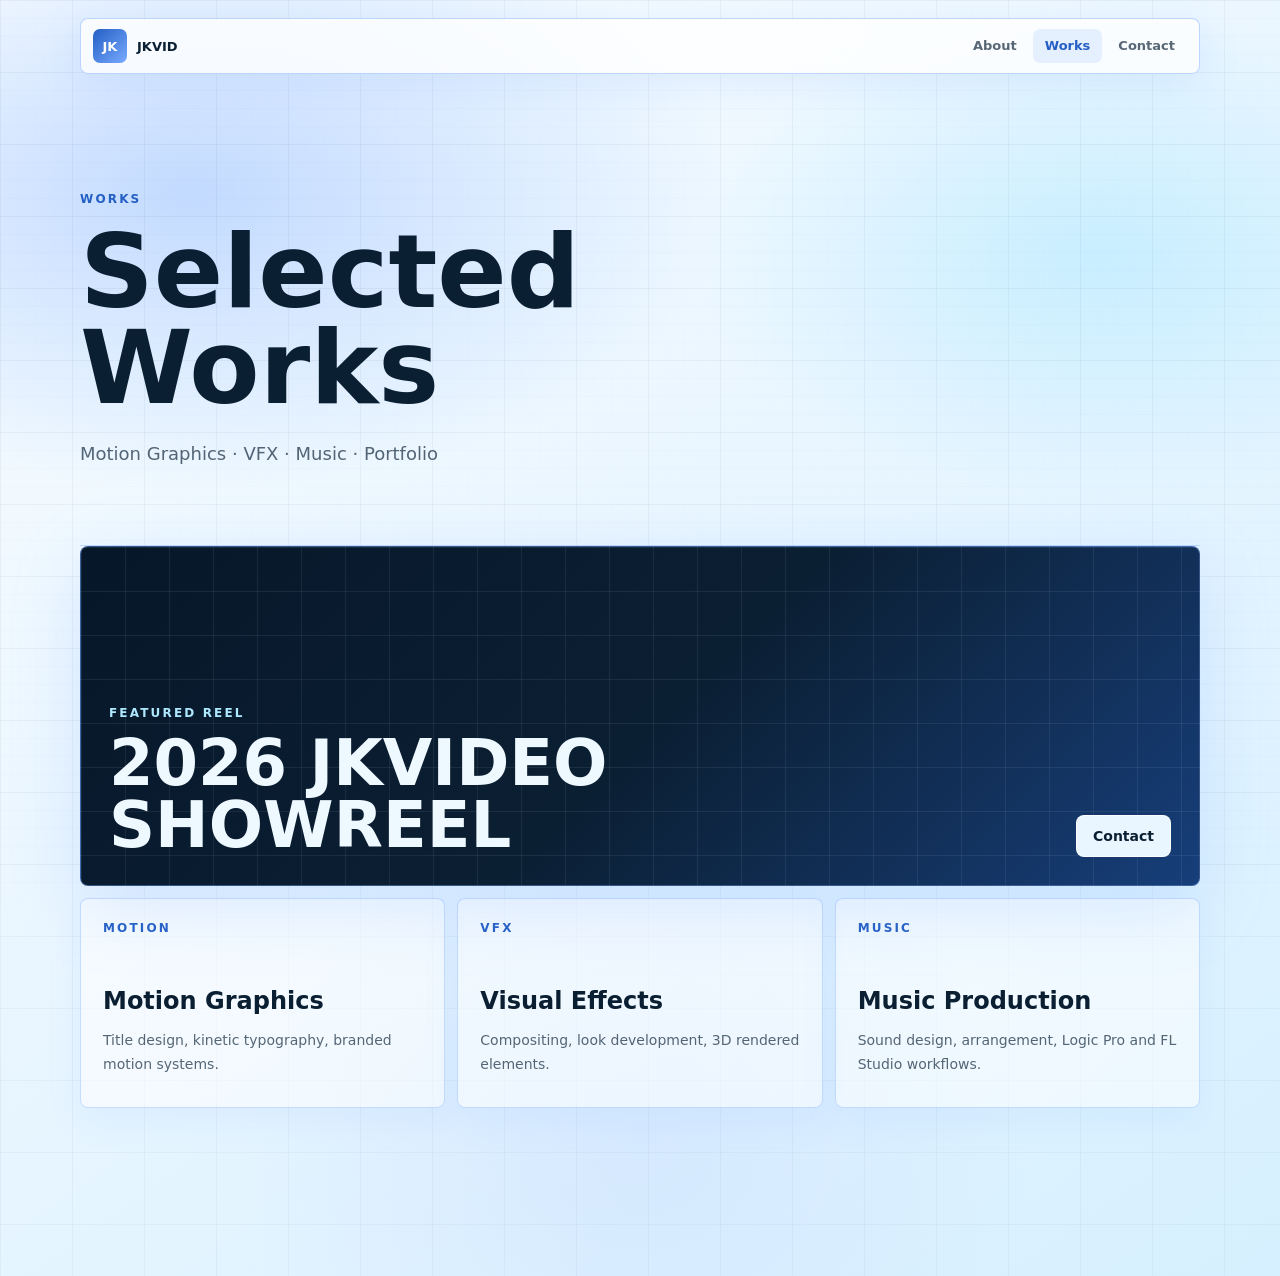
==== works/index.html @ 48a497d9 "Add files via upload" ====
<!DOCTYPE html>
<html lang="ko">
<head>
  <meta charset="UTF-8" />
  <meta name="viewport" content="width=device-width, initial-scale=1.0" />
  <meta name="theme-color" content="#111111" />
  <title>Works | JKVID</title>
  <link rel="stylesheet" href="../style.css?v=works-split" />
</head>
<body>
  <div class="site-texture" aria-hidden="true"></div>

  <header class="site-header">
    <a class="brand" href="../index.html#top" aria-label="JKVID home">
      <span class="brand-mark">JK</span>
      <span>JKVID</span>
    </a>

    <nav class="nav" aria-label="Main navigation">
      <a href="../index.html#about">About</a>
      <a href="index.html" aria-current="page">Works</a>
      <a href="../index.html#contact">Contact</a>
    </nav>
  </header>

  <main class="page subpage">
    <section class="works-hero">
      <p class="eyebrow">WORKS</p>
      <h1 class="works-title">Selected Works</h1>
      <p class="works-lead">Motion Graphics · VFX · Music · Portfolio</p>
    </section>

    <section class="section-block works-page-section">
      <article class="work-showcase work-showcase-large">
        <div>
          <p class="work-kicker">Featured Reel</p>
          <h2>2026 JKVIDEO SHOWREEL</h2>
        </div>
        <a class="work-link" href="../index.html#contact" aria-label="Contact JKVID about 2026 JKVIDEO SHOWREEL">Contact</a>
      </article>

      <div class="works-grid" aria-label="Work categories">
        <article class="work-card">
          <p class="work-kicker">Motion</p>
          <h3>Motion Graphics</h3>
          <p>Title design, kinetic typography, branded motion systems.</p>
        </article>

        <article class="work-card">
          <p class="work-kicker">VFX</p>
          <h3>Visual Effects</h3>
          <p>Compositing, look development, 3D rendered elements.</p>
        </article>

        <article class="work-card">
          <p class="work-kicker">Music</p>
          <h3>Music Production</h3>
          <p>Sound design, arrangement, Logic Pro and FL Studio workflows.</p>
        </article>
      </div>
    </section>
  </main>

  <script src="../script.js?v=works-split"></script>
</body>
</html>
---- style.css ----
:root {
  --ink: #0b1f33;
  --muted: rgba(11, 31, 51, 0.68);
  --paper: #eaf6ff;
  --surface: #ffffff;
  --line: rgba(140, 180, 255, 0.44);
  --line-strong: rgba(85, 145, 225, 0.58);
  --blue: #78aaff;
  --cyan: #aee8ff;
  --deep-blue: #245fc4;
  --glow: rgba(120, 170, 255, 0.38);
  --shadow: 0 20px 70px rgba(120, 170, 255, 0.22);
  --max: 1120px;
}

* {
  box-sizing: border-box;
  margin: 0;
  padding: 0;
}

html {
  scroll-behavior: smooth;
}

body {
  min-height: 100vh;
  overflow-x: hidden;
  color: var(--ink);
  background:
    linear-gradient(90deg, rgba(11, 31, 51, 0.04) 1px, transparent 1px),
    linear-gradient(180deg, rgba(11, 31, 51, 0.035) 1px, transparent 1px),
    radial-gradient(900px 500px at 15% 15%, rgba(120, 170, 255, 0.4), transparent 60%),
    radial-gradient(700px 420px at 86% 20%, rgba(174, 232, 255, 0.56), transparent 58%),
    radial-gradient(640px 560px at 50% 90%, rgba(200, 220, 255, 0.42), transparent 62%),
    linear-gradient(145deg, #f9fdff 0%, var(--paper) 44%, #d6f0ff 100%);
  background-size: 72px 72px, 72px 72px, 100% 100%, 100% 100%, 100% 100%, 100% 100%;
  font-family: "Pretendard", "Apple SD Gothic Neo", system-ui, sans-serif;
}

body::selection {
  color: #fff;
  background: var(--deep-blue);
}

a {
  color: inherit;
}

.site-texture {
  position: fixed;
  inset: 0;
  z-index: 0;
  pointer-events: none;
  opacity: 0.42;
  background-image:
    linear-gradient(rgba(11, 31, 51, 0.03) 1px, transparent 1px),
    linear-gradient(90deg, rgba(120, 170, 255, 0.032) 1px, transparent 1px);
  background-size: 18px 18px;
  mix-blend-mode: multiply;
}

.site-header {
  position: sticky;
  top: 0;
  z-index: 10;
  display: flex;
  align-items: center;
  justify-content: space-between;
  width: min(var(--max), calc(100% - 40px));
  margin: 18px auto 0;
  padding: 10px 12px;
  border: 1px solid rgba(140, 180, 255, 0.55);
  border-radius: 8px;
  background: rgba(255, 255, 255, 0.78);
  backdrop-filter: blur(18px);
  box-shadow: 0 10px 40px rgba(120, 170, 255, 0.16);
}

.brand {
  display: inline-flex;
  align-items: center;
  gap: 10px;
  text-decoration: none;
  font-size: 13px;
  font-weight: 800;
  letter-spacing: 0;
}

.brand-mark {
  display: grid;
  place-items: center;
  width: 34px;
  height: 34px;
  border-radius: 7px;
  color: #fff;
  background: linear-gradient(135deg, var(--deep-blue), var(--blue));
}

.nav {
  display: flex;
  align-items: center;
  gap: 4px;
}

.nav a {
  min-height: 34px;
  padding: 9px 12px;
  border-radius: 7px;
  color: var(--muted);
  font-size: 13px;
  font-weight: 700;
  text-decoration: none;
  transition: color 160ms ease, background 160ms ease;
}

.nav a:hover {
  color: var(--ink);
  background: rgba(120, 170, 255, 0.14);
}

.nav a[aria-current="page"] {
  color: var(--deep-blue);
  background: rgba(120, 170, 255, 0.16);
}

.page {
  position: relative;
  z-index: 1;
}

.hero {
  display: grid;
  grid-template-columns: minmax(0, 1.05fr) minmax(340px, 0.95fr);
  align-items: center;
  gap: clamp(32px, 5vw, 72px);
  width: min(var(--max), calc(100% - 40px));
  min-height: calc(100svh - 72px);
  margin: 0 auto;
  padding: 72px 0 90px;
}

.hero-copy {
  max-width: 690px;
}

.eyebrow,
.section-label,
.work-kicker {
  color: var(--deep-blue);
  font-size: 12px;
  font-weight: 800;
  letter-spacing: 0.18em;
  text-transform: uppercase;
}

.eyebrow {
  margin-bottom: 18px;
}

.title {
  min-height: 190px;
  margin-bottom: 18px;
  color: var(--ink);
  font-size: clamp(48px, 6.8vw, 88px);
  font-weight: 850;
  letter-spacing: 0;
  line-height: 0.96;
  text-wrap: balance;
}

.cursor {
  display: inline-block;
  margin-left: 6px;
  color: var(--blue);
  animation: blink 900ms steps(2) infinite;
}

@keyframes blink {
  50% {
    opacity: 0;
  }
}

.sub {
  max-width: 520px;
  margin-bottom: 28px;
  color: var(--muted);
  font-size: 18px;
  line-height: 1.7;
}

.actions {
  display: flex;
  flex-wrap: wrap;
  gap: 10px;
}

.btn,
.work-link {
  display: inline-flex;
  align-items: center;
  justify-content: center;
  min-height: 42px;
  padding: 0 16px;
  border: 1px solid var(--line-strong);
  border-radius: 8px;
  color: var(--ink);
  background: rgba(255, 255, 255, 0.52);
  font-size: 14px;
  font-weight: 800;
  text-decoration: none;
  transition: transform 160ms ease, border-color 160ms ease, background 160ms ease;
}

.btn:hover,
.work-link:hover {
  transform: translateY(-2px);
  border-color: var(--deep-blue);
  background: #fff;
}

.btn.primary {
  color: #fff;
  border-color: var(--deep-blue);
  background: linear-gradient(135deg, var(--deep-blue), var(--blue));
  box-shadow: 0 12px 32px rgba(120, 170, 255, 0.36);
}

.meta {
  display: flex;
  align-items: center;
  gap: 10px;
  width: fit-content;
  margin-top: 30px;
  padding: 9px 12px;
  border: 1px solid rgba(140, 180, 255, 0.44);
  border-radius: 8px;
  color: var(--muted);
  background: rgba(255, 255, 255, 0.48);
  font-size: 12px;
  font-variant-numeric: tabular-nums;
}

.dot {
  width: 7px;
  height: 7px;
  border-radius: 50%;
  background: var(--deep-blue);
  box-shadow: 0 0 0 5px rgba(120, 170, 255, 0.18);
}

.hero-visual {
  overflow: hidden;
  border: 1px solid rgba(120, 170, 255, 0.36);
  border-radius: 8px;
  background: #07172a;
  box-shadow: var(--shadow);
}

.visual-topbar {
  display: flex;
  gap: 7px;
  padding: 14px;
  border-bottom: 1px solid rgba(255, 255, 255, 0.11);
}

.visual-topbar span {
  width: 9px;
  height: 9px;
  border-radius: 50%;
  background: #eaf6ff;
}

.visual-topbar span:nth-child(2) {
  background: var(--cyan);
}

.visual-topbar span:nth-child(3) {
  background: var(--blue);
}

.visual-stage {
  position: relative;
  min-height: 390px;
  padding: 26px;
  color: #eef8ff;
  background:
    linear-gradient(90deg, rgba(214, 240, 255, 0.1) 1px, transparent 1px),
    linear-gradient(180deg, rgba(214, 240, 255, 0.1) 1px, transparent 1px),
    linear-gradient(135deg, rgba(120, 170, 255, 0.34), transparent 45%),
    linear-gradient(320deg, rgba(174, 232, 255, 0.22), transparent 45%),
    #07172a;
  background-size: 42px 42px, 42px 42px, 100% 100%, 100% 100%, 100% 100%;
}

.model-logo {
  position: absolute;
  inset: 26px;
  z-index: 1;
  display: grid;
  place-items: center;
  overflow: hidden;
  isolation: isolate;
  perspective: 900px;
  background:
    radial-gradient(circle at 46% 34%, rgba(174, 232, 255, 0.08), transparent 12%),
    radial-gradient(circle at 50% 56%, rgba(34, 72, 126, 0.1), transparent 34%),
    linear-gradient(135deg, rgba(4, 14, 28, 0.9), rgba(1, 7, 17, 0.98)),
    #020812;
}

.model-logo::before,
.model-logo::after {
  content: "";
  position: absolute;
  inset: 13%;
  border: 1px solid rgba(174, 232, 255, 0.14);
  border-radius: 50%;
  opacity: 0.9;
  transform: rotateX(66deg) rotateZ(0deg);
  animation: orbitSpin 12s linear infinite;
}

.model-logo::after {
  inset: 21%;
  border-color: rgba(120, 170, 255, 0.2);
  animation-duration: 8s;
  animation-direction: reverse;
}

.model-glow {
  position: absolute;
  width: 38%;
  aspect-ratio: 1;
  border-radius: 50%;
  background: #dff7ff;
  filter: blur(48px);
  opacity: 0.08;
  animation: logoPulse 3.6s ease-in-out infinite;
}

.model-logo-viewer {
  position: relative;
  z-index: 2;
  width: min(44%, 230px);
  height: min(68%, 290px);
  min-width: 168px;
  min-height: 198px;
  --poster-color: transparent;
  filter:
    saturate(0.72)
    brightness(0.9)
    contrast(1.08)
    drop-shadow(0 18px 28px rgba(0, 3, 12, 0.42))
    drop-shadow(0 0 18px rgba(188, 226, 255, 0.22));
  animation: modelFloat 5s ease-in-out infinite;
}

.model-spotlight {
  position: absolute;
  z-index: 3;
  width: 28%;
  aspect-ratio: 1;
  left: 47%;
  top: 19%;
  border-radius: 50%;
  background:
    radial-gradient(circle, rgba(255, 255, 255, 0.54) 0 8%, rgba(185, 229, 255, 0.2) 24%, transparent 60%);
  filter: blur(9px);
  mix-blend-mode: screen;
  opacity: 0.48;
  pointer-events: none;
  animation: spotlightDrift 6.8s ease-in-out infinite;
}

.logo-shine {
  position: absolute;
  z-index: 4;
  width: 22%;
  height: 120%;
  background: linear-gradient(90deg, transparent, rgba(255, 255, 255, 0.72), rgba(197, 238, 255, 0.46), transparent);
  filter: blur(14px);
  opacity: 0.1;
  transform: translateX(-170%) rotate(18deg);
  animation: shineSweep 5.4s ease-in-out infinite;
  pointer-events: none;
}

.visual-stage::before {
  content: "";
  position: absolute;
  inset: 26px;
  border: 1px solid rgba(214, 240, 255, 0.24);
  pointer-events: none;
  z-index: 2;
}

@keyframes modelFloat {
  0%,
  100% {
    translate: 0 -4px;
  }

  50% {
    translate: 0 8px;
  }
}

@keyframes spotlightDrift {
  0%,
  100% {
    transform: translate(-10%, -4%) scale(0.9);
  }

  50% {
    transform: translate(8%, 10%) scale(1.08);
  }
}

@keyframes logoPulse {
  0%,
  100% {
    transform: scale(0.88);
    opacity: 0.48;
  }

  50% {
    transform: scale(1.08);
    opacity: 0.68;
  }
}

@keyframes orbitSpin {
  to {
    transform: rotateX(66deg) rotateZ(360deg);
  }
}

@keyframes shineSweep {
  0%,
  38% {
    transform: translateX(-170%) rotate(18deg);
  }

  72%,
  100% {
    transform: translateX(170%) rotate(18deg);
  }
}

.scanline {
  position: absolute;
  inset: 0;
  z-index: 3;
  background: linear-gradient(180deg, transparent, rgba(255, 255, 255, 0.13), transparent);
  transform: translateY(-100%);
  animation: scan 5s ease-in-out infinite;
  pointer-events: none;
}

@keyframes scan {
  0%,
  34% {
    transform: translateY(-100%);
  }

  70%,
  100% {
    transform: translateY(100%);
  }
}

.frame-number {
  position: relative;
  z-index: 4;
  width: fit-content;
  padding: 7px 9px;
  border-radius: 6px;
  color: rgba(234, 246, 255, 0.82);
  background: rgba(255, 255, 255, 0.08);
  font-size: 12px;
  font-weight: 800;
  font-variant-numeric: tabular-nums;
}

.timeline {
  display: grid;
  gap: 10px;
  padding: 24px 28px 28px;
  background:
    radial-gradient(circle at 22% 0%, rgba(98, 151, 245, 0.2), transparent 34%),
    linear-gradient(135deg, #061326, #071a31 55%, #041023);
}

.timeline p {
  margin: 0;
}

.mockup-title {
  color: rgba(234, 246, 255, 0.96);
  font-size: clamp(24px, 3vw, 38px);
  font-weight: 900;
  letter-spacing: 0;
}

.mockup-title span {
  color: var(--blue);
}

.mockup-line {
  color: rgba(214, 240, 255, 0.86);
  font-size: clamp(14px, 1.5vw, 18px);
  font-weight: 700;
}

.mockup-caption {
  color: rgba(174, 205, 226, 0.76);
  font-size: clamp(13px, 1.3vw, 16px);
  line-height: 1.55;
}

.section-block {
  width: min(var(--max), calc(100% - 40px));
  margin: 0 auto;
  padding: 88px 0;
  border-top: 1px solid var(--line);
}

.subpage {
  padding-bottom: 80px;
}

.works-hero {
  width: min(var(--max), calc(100% - 40px));
  margin: 0 auto;
  padding: 118px 0 76px;
}

.works-title {
  max-width: 860px;
  margin-top: 16px;
  color: var(--ink);
  font-size: clamp(56px, 8vw, 118px);
  font-weight: 880;
  line-height: 0.94;
  letter-spacing: 0;
}

.works-lead {
  max-width: 640px;
  margin-top: 22px;
  color: var(--muted);
  font-size: 18px;
  line-height: 1.7;
}

.works-page-section {
  padding-top: 0;
}

.section-heading {
  display: grid;
  grid-template-columns: 0.85fr 1.5fr;
  gap: 24px;
  align-items: start;
  margin-bottom: 34px;
}

.section-heading h2 {
  max-width: 640px;
  font-size: clamp(34px, 4.6vw, 64px);
  font-weight: 850;
  line-height: 1.02;
  letter-spacing: 0;
}

.section-text {
  grid-column: 2;
  max-width: 660px;
  margin-top: 14px;
  color: var(--muted);
  font-size: 16px;
  line-height: 1.8;
}

.about-list,
.contact-list {
  display: grid;
  gap: 10px;
}

.about-item,
.contact-item {
  display: grid;
  grid-template-columns: minmax(170px, 0.45fr) minmax(0, 1fr);
  gap: 24px;
  padding: 20px;
  border: 1px solid var(--line);
  border-radius: 8px;
  background: rgba(255, 255, 255, 0.5);
  transition: transform 160ms ease, border-color 160ms ease, background 160ms ease, box-shadow 160ms ease;
}

.about-item:hover,
.contact-item:hover {
  transform: translateY(-2px);
  border-color: rgba(120, 170, 255, 0.72);
  background: rgba(255, 255, 255, 0.86);
  box-shadow: 0 12px 34px rgba(120, 170, 255, 0.14);
}

.about-name,
.contact-name {
  color: var(--ink);
  font-size: 13px;
  font-weight: 850;
  letter-spacing: 0.04em;
  text-transform: uppercase;
}

.about-value,
.contact-value {
  color: rgba(11, 31, 51, 0.78);
  font-size: 15px;
  line-height: 1.85;
}

.contact-item {
  align-items: center;
  color: inherit;
  text-decoration: none;
}

.contact-value {
  display: flex;
  justify-content: space-between;
  gap: 18px;
  align-items: center;
  font-weight: 700;
}

.contact-value::after {
  content: "Open";
  flex: 0 0 auto;
  padding: 6px 9px;
  border-radius: 7px;
  color: #fff;
  background: linear-gradient(135deg, var(--deep-blue), var(--blue));
  font-size: 11px;
  font-weight: 900;
  text-transform: uppercase;
}

.work-showcase {
  display: grid;
  grid-template-columns: minmax(0, 1fr) auto;
  gap: 24px;
  align-items: end;
  min-height: 260px;
  padding: 28px;
  overflow: hidden;
  border: 1px solid rgba(120, 170, 255, 0.42);
  border-radius: 8px;
  color: #eef8ff;
  background:
    linear-gradient(90deg, rgba(214, 240, 255, 0.08) 1px, transparent 1px),
    linear-gradient(180deg, rgba(214, 240, 255, 0.08) 1px, transparent 1px),
    linear-gradient(135deg, #07172a 0%, #0b1f33 52%, #245fc4 150%);
  background-size: 44px 44px, 44px 44px, 100% 100%;
  box-shadow: var(--shadow);
}

.work-showcase-large {
  min-height: 340px;
}

.work-showcase h2,
.work-showcase h3 {
  max-width: 820px;
  margin-top: 12px;
  font-size: clamp(34px, 5vw, 76px);
  line-height: 0.98;
  letter-spacing: 0;
}

.work-showcase .work-kicker {
  color: var(--cyan);
}

.work-link {
  color: var(--ink);
  border-color: rgba(255, 255, 255, 0.88);
  background: #eaf6ff;
}

.works-grid {
  display: grid;
  grid-template-columns: repeat(3, minmax(0, 1fr));
  gap: 12px;
  margin-top: 12px;
}

.work-card {
  min-height: 210px;
  padding: 22px;
  border: 1px solid var(--line);
  border-radius: 8px;
  background: rgba(255, 255, 255, 0.54);
  box-shadow: 0 12px 34px rgba(120, 170, 255, 0.1);
}

.work-card h3 {
  margin-top: 54px;
  color: var(--ink);
  font-size: 24px;
  line-height: 1.08;
  letter-spacing: 0;
}

.work-card p:last-child {
  margin-top: 14px;
  color: var(--muted);
  font-size: 14px;
  line-height: 1.7;
}

.reveal,
.about-item,
.contact-item,
.work-showcase {
  opacity: 1;
  transform: none;
  transition: opacity 600ms ease, transform 600ms ease, border-color 160ms ease, background 160ms ease, box-shadow 160ms ease;
}

.show {
  opacity: 1;
  transform: translateY(0);
}

@media (prefers-reduced-motion: reduce) {
  html {
    scroll-behavior: auto;
  }

  *,
  *::before,
  *::after {
    animation-duration: 1ms !important;
    animation-iteration-count: 1 !important;
    transition-duration: 1ms !important;
  }
}

@media (max-width: 860px) {
  .site-header {
    width: min(var(--max), calc(100% - 28px));
  }

  .hero {
    grid-template-columns: 1fr;
    width: min(var(--max), calc(100% - 28px));
    padding-top: 56px;
  }

  .title {
    min-height: 118px;
  }

  .section-block {
    width: min(var(--max), calc(100% - 28px));
    padding: 68px 0;
  }

  .works-page-section {
    padding-top: 0;
  }

  .works-hero {
    width: min(var(--max), calc(100% - 28px));
    padding: 84px 0 56px;
  }

  .section-heading {
    grid-template-columns: 1fr;
    gap: 12px;
  }

  .section-text {
    grid-column: auto;
  }

  .hero-visual {
    max-width: 560px;
  }

  .works-grid {
    grid-template-columns: 1fr;
  }
}

@media (max-width: 640px) {
  .site-header {
    align-items: flex-start;
    gap: 12px;
    flex-direction: column;
  }

  .nav {
    width: 100%;
  }

  .nav a {
    flex: 1;
    text-align: center;
  }

  .title {
    min-height: 102px;
    font-size: clamp(42px, 15vw, 70px);
  }

  .sub {
    font-size: 16px;
  }

  .actions {
    display: grid;
    grid-template-columns: 1fr;
  }

  .btn {
    width: 100%;
  }

  .visual-stage {
    min-height: 330px;
    padding: 18px;
  }

  .model-logo {
    inset: 18px;
  }

  .visual-stage::before {
    inset: 18px;
  }

  .about-item,
  .contact-item,
  .work-showcase {
    grid-template-columns: 1fr;
    gap: 12px;
    padding: 18px;
  }

  .work-showcase-large {
    min-height: 280px;
  }

  .contact-value {
    align-items: flex-start;
    flex-direction: column;
  }
}
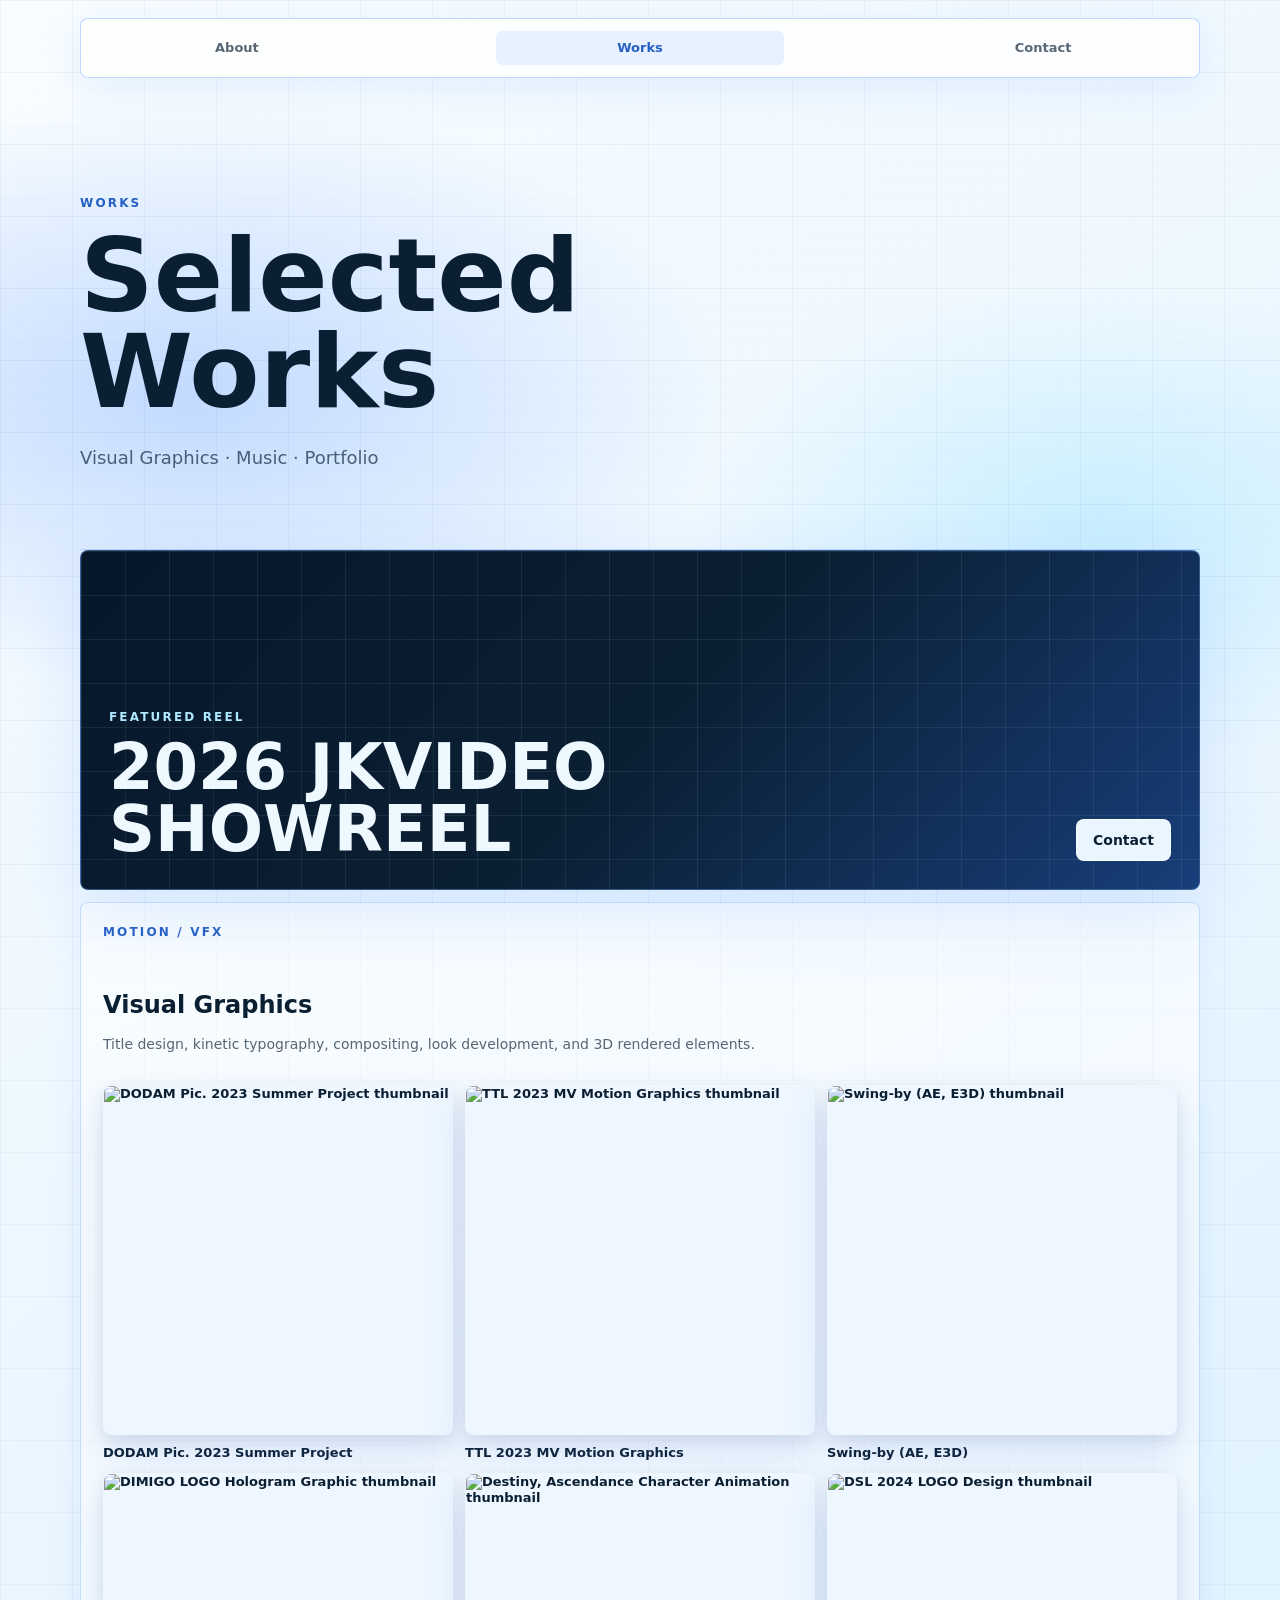
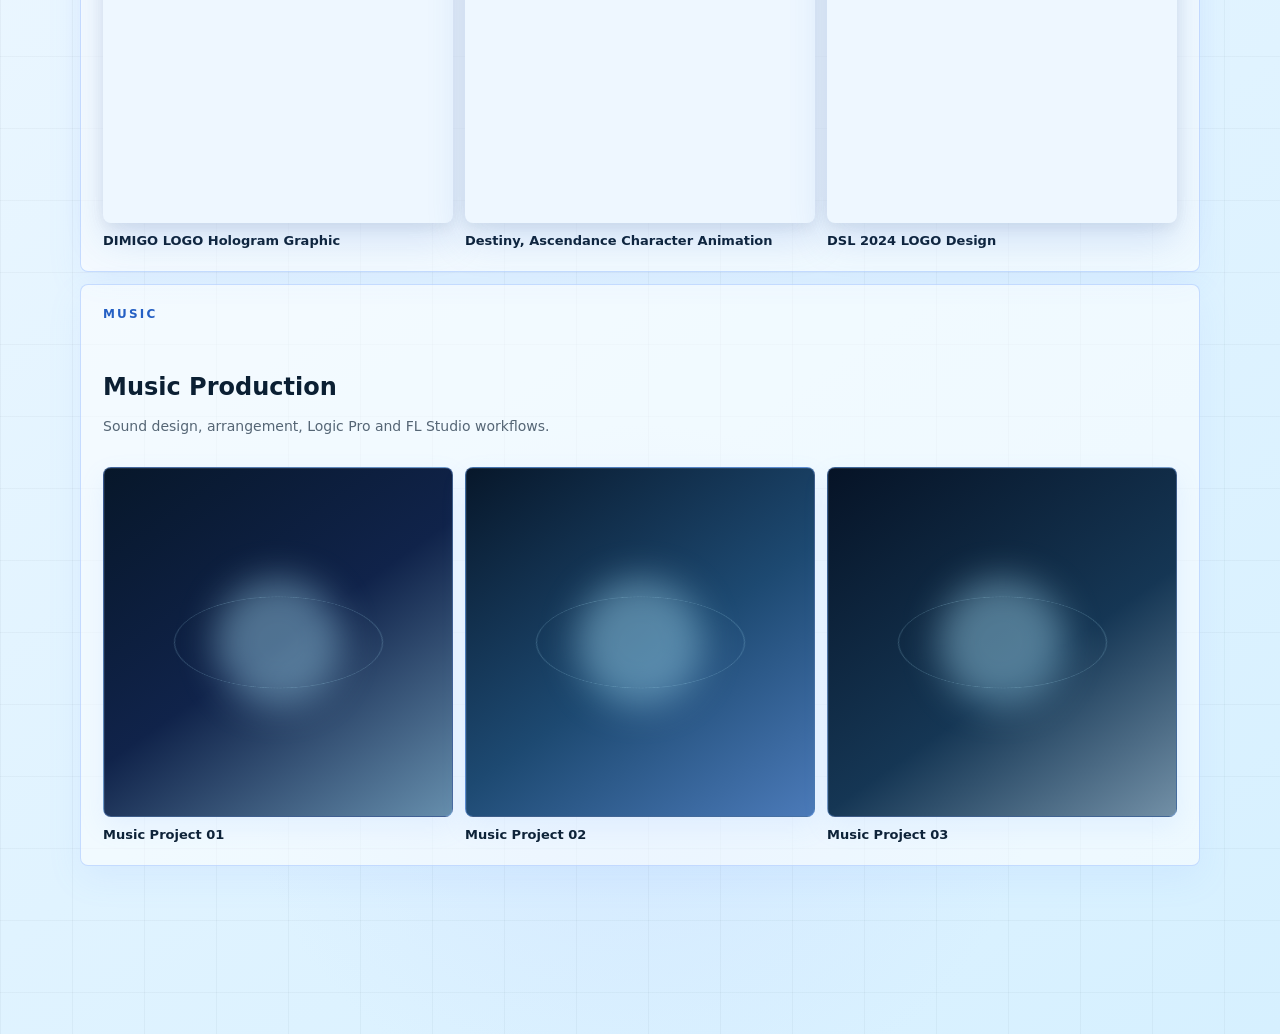
==== commit 0249ed43: "Add files via upload" ====
--- a/works/index.html
+++ b/works/index.html
@@ -5,17 +5,12 @@
   <meta name="viewport" content="width=device-width, initial-scale=1.0" />
   <meta name="theme-color" content="#111111" />
   <title>Works | JKVID</title>
-  <link rel="stylesheet" href="../style.css?v=works-split" />
+  <link rel="stylesheet" href="../style.css?v=dsl-thumb-fixed" />
 </head>
 <body>
   <div class="site-texture" aria-hidden="true"></div>
 
   <header class="site-header">
-    <a class="brand" href="../index.html#top" aria-label="JKVID home">
-      <span class="brand-mark">JK</span>
-      <span>JKVID</span>
-    </a>
-
     <nav class="nav" aria-label="Main navigation">
       <a href="../index.html#about">About</a>
       <a href="index.html" aria-current="page">Works</a>
@@ -27,7 +22,7 @@
     <section class="works-hero">
       <p class="eyebrow">WORKS</p>
       <h1 class="works-title">Selected Works</h1>
-      <p class="works-lead">Motion Graphics · VFX · Music · Portfolio</p>
+      <p class="works-lead">Visual Graphics · Music · Portfolio</p>
     </section>
 
     <section class="section-block works-page-section">
@@ -41,26 +36,72 @@
 
       <div class="works-grid" aria-label="Work categories">
         <article class="work-card">
-          <p class="work-kicker">Motion</p>
-          <h3>Motion Graphics</h3>
-          <p>Title design, kinetic typography, branded motion systems.</p>
-        </article>
-
-        <article class="work-card">
-          <p class="work-kicker">VFX</p>
-          <h3>Visual Effects</h3>
-          <p>Compositing, look development, 3D rendered elements.</p>
+          <p class="work-kicker">Motion / VFX</p>
+          <h3>Visual Graphics</h3>
+          <p>Title design, kinetic typography, compositing, look development, and 3D rendered elements.</p>
+          <div class="work-samples" aria-label="Visual Graphics projects">
+            <a class="work-sample" href="dodam/index.html">
+              <span class="sample-thumb sample-thumb-image">
+                <img src="../assets/dodam-thumb.png" alt="DODAM Pic. 2023 Summer Project thumbnail" />
+              </span>
+              <span>DODAM Pic. 2023 Summer Project</span>
+            </a>
+            <a class="work-sample" href="ttl/index.html">
+              <span class="sample-thumb sample-thumb-image">
+                <img src="../assets/ttl-thumb.png" alt="TTL 2023 MV Motion Graphics thumbnail" />
+              </span>
+              <span>TTL 2023 MV Motion Graphics</span>
+            </a>
+            <a class="work-sample work-sample-disabled" href="#" aria-disabled="true">
+              <span class="sample-thumb sample-thumb-image">
+                <img src="../assets/swing-by-thumb.png" alt="Swing-by (AE, E3D) thumbnail" />
+              </span>
+              <span>Swing-by (AE, E3D)</span>
+            </a>
+            <a class="work-sample" href="dimigo/index.html">
+              <span class="sample-thumb sample-thumb-image">
+                <img src="../assets/dimigo-thumb.png" alt="DIMIGO LOGO Hologram Graphic thumbnail" />
+              </span>
+              <span>DIMIGO LOGO Hologram Graphic</span>
+            </a>
+            <a class="work-sample" href="destiny/index.html">
+              <span class="sample-thumb sample-thumb-image">
+                <img src="../assets/destiny-thumb.png" alt="Destiny, Ascendance Character Animation thumbnail" />
+              </span>
+              <span>Destiny, Ascendance Character Animation</span>
+            </a>
+            <a class="work-sample" href="dsl/index.html">
+              <span class="sample-thumb sample-thumb-image">
+                <img src="../assets/dsl-thumb.png" alt="DSL 2024 LOGO Design thumbnail" />
+              </span>
+              <span>DSL 2024 LOGO Design</span>
+            </a>
+          </div>
         </article>
 
         <article class="work-card">
           <p class="work-kicker">Music</p>
           <h3>Music Production</h3>
           <p>Sound design, arrangement, Logic Pro and FL Studio workflows.</p>
+          <div class="work-samples" aria-label="Music projects">
+            <a class="work-sample" href="../index.html#contact">
+              <span class="sample-thumb sample-music-one"></span>
+              <span>Music Project 01</span>
+            </a>
+            <a class="work-sample" href="../index.html#contact">
+              <span class="sample-thumb sample-music-two"></span>
+              <span>Music Project 02</span>
+            </a>
+            <a class="work-sample" href="../index.html#contact">
+              <span class="sample-thumb sample-music-three"></span>
+              <span>Music Project 03</span>
+            </a>
+          </div>
         </article>
       </div>
     </section>
   </main>
 
-  <script src="../script.js?v=works-split"></script>
+  <script src="../script.js?v=dsl-thumb-fixed"></script>
 </body>
 </html>
--- a/style.css
+++ b/style.css
@@ -66,10 +66,10 @@
   z-index: 10;
   display: flex;
   align-items: center;
-  justify-content: space-between;
+  justify-content: center;
   width: min(var(--max), calc(100% - 40px));
   margin: 18px auto 0;
-  padding: 10px 12px;
+  padding: 12px;
   border: 1px solid rgba(140, 180, 255, 0.55);
   border-radius: 8px;
   background: rgba(255, 255, 255, 0.78);
@@ -98,9 +98,12 @@
 }
 
 .nav {
-  display: flex;
+  display: grid;
+  grid-template-columns: repeat(3, minmax(92px, 1fr));
   align-items: center;
-  gap: 4px;
+  justify-content: center;
+  gap: clamp(24px, 9vw, 160px);
+  width: 100%;
 }
 
 .nav a {
@@ -110,6 +113,7 @@
   color: var(--muted);
   font-size: 13px;
   font-weight: 700;
+  text-align: center;
   text-decoration: none;
   transition: color 160ms ease, background 160ms ease;
 }
@@ -355,6 +359,8 @@
     drop-shadow(0 18px 28px rgba(0, 3, 12, 0.42))
     drop-shadow(0 0 18px rgba(188, 226, 255, 0.22));
   animation: modelFloat 5s ease-in-out infinite;
+  outline: none;
+  pointer-events: none;
 }
 
 .model-spotlight {
@@ -498,14 +504,27 @@
 }
 
 .mockup-title {
+  --name-progress: 0;
   color: rgba(234, 246, 255, 0.96);
   font-size: clamp(24px, 3vw, 38px);
   font-weight: 900;
   letter-spacing: 0;
-}
-
-.mockup-title span {
+  white-space: nowrap;
+}
+
+.mockup-key {
   color: var(--blue);
+}
+
+.mockup-expand {
+  display: inline-block;
+  max-width: 0;
+  overflow: hidden;
+  color: rgba(234, 246, 255, 0.96);
+  vertical-align: bottom;
+  opacity: var(--name-progress);
+  white-space: pre;
+  max-width: calc(var(--name-progress) * 4.5em);
 }
 
 .mockup-line {
@@ -696,13 +715,13 @@
 
 .works-grid {
   display: grid;
-  grid-template-columns: repeat(3, minmax(0, 1fr));
+  grid-template-columns: 1fr;
   gap: 12px;
   margin-top: 12px;
 }
 
 .work-card {
-  min-height: 210px;
+  min-height: 360px;
   padding: 22px;
   border: 1px solid var(--line);
   border-radius: 8px;
@@ -718,11 +737,227 @@
   letter-spacing: 0;
 }
 
-.work-card p:last-child {
+.work-card > p:not(.work-kicker) {
   margin-top: 14px;
   color: var(--muted);
   font-size: 14px;
   line-height: 1.7;
+}
+
+.work-samples {
+  display: grid;
+  grid-template-columns: repeat(3, minmax(0, 1fr));
+  gap: 12px;
+  margin-top: 28px;
+}
+
+.work-sample {
+  display: grid;
+  gap: 10px;
+  color: var(--ink);
+  font-size: 13px;
+  font-weight: 800;
+  line-height: 1.25;
+  text-decoration: none;
+}
+
+.work-sample-disabled {
+  cursor: default;
+}
+
+.sample-thumb {
+  position: relative;
+  display: block;
+  overflow: hidden;
+  aspect-ratio: 1;
+  border: 1px solid rgba(120, 170, 255, 0.38);
+  border-radius: 8px;
+  background:
+    linear-gradient(90deg, rgba(214, 240, 255, 0.09) 1px, transparent 1px),
+    linear-gradient(180deg, rgba(214, 240, 255, 0.09) 1px, transparent 1px),
+    linear-gradient(145deg, #07172a, #153654);
+  background-size: 30px 30px, 30px 30px, 100% 100%;
+  box-shadow: 0 10px 26px rgba(120, 170, 255, 0.12);
+  transition: transform 180ms ease, border-color 180ms ease, box-shadow 180ms ease;
+}
+
+.sample-thumb::before {
+  content: "";
+  position: absolute;
+  inset: 20%;
+  border: 1px solid rgba(174, 232, 255, 0.24);
+  border-radius: 50%;
+  transform: rotateX(64deg) rotateZ(-18deg);
+}
+
+.sample-thumb::after {
+  content: "";
+  position: absolute;
+  inset: 32%;
+  border-radius: 50%;
+  background: rgba(174, 232, 255, 0.4);
+  filter: blur(18px);
+}
+
+.sample-thumb-image {
+  border-color: transparent;
+  background: #eef7ff;
+  box-shadow: 0 18px 38px rgba(67, 116, 211, 0.18), 0 4px 14px rgba(7, 23, 42, 0.08);
+}
+
+.sample-thumb-image::before,
+.sample-thumb-image::after {
+  content: none;
+}
+
+.sample-thumb img {
+  display: block;
+  width: 100%;
+  height: 100%;
+  object-fit: cover;
+}
+
+.work-sample:hover .sample-thumb {
+  transform: translateY(-3px);
+  border-color: rgba(67, 116, 211, 0.68);
+  box-shadow: 0 16px 34px rgba(120, 170, 255, 0.2);
+}
+
+.work-sample:hover .sample-thumb-image {
+  border-color: transparent;
+  box-shadow: 0 24px 48px rgba(67, 116, 211, 0.24), 0 8px 18px rgba(7, 23, 42, 0.1);
+}
+
+.sample-motion-one {
+  background:
+    linear-gradient(90deg, rgba(214, 240, 255, 0.09) 1px, transparent 1px),
+    linear-gradient(180deg, rgba(214, 240, 255, 0.09) 1px, transparent 1px),
+    linear-gradient(140deg, #061326, #12385d 56%, #78aaff 142%);
+}
+
+.sample-motion-two {
+  background:
+    linear-gradient(90deg, rgba(214, 240, 255, 0.09) 1px, transparent 1px),
+    linear-gradient(180deg, rgba(214, 240, 255, 0.09) 1px, transparent 1px),
+    linear-gradient(140deg, #07172a, #245fc4 74%, #aee8ff 145%);
+}
+
+.sample-motion-three {
+  background:
+    linear-gradient(90deg, rgba(214, 240, 255, 0.09) 1px, transparent 1px),
+    linear-gradient(180deg, rgba(214, 240, 255, 0.09) 1px, transparent 1px),
+    linear-gradient(145deg, #061326, #0b1f33 48%, #4374d3 135%);
+}
+
+.sample-music-one {
+  background:
+    linear-gradient(90deg, rgba(214, 240, 255, 0.09) 1px, transparent 1px),
+    linear-gradient(180deg, rgba(214, 240, 255, 0.09) 1px, transparent 1px),
+    linear-gradient(145deg, #07172a, #10234a 50%, #aee8ff 142%);
+}
+
+.sample-music-two {
+  background:
+    linear-gradient(90deg, rgba(214, 240, 255, 0.09) 1px, transparent 1px),
+    linear-gradient(180deg, rgba(214, 240, 255, 0.09) 1px, transparent 1px),
+    linear-gradient(145deg, #07172a, #1d4971 54%, #78aaff 145%);
+}
+
+.sample-music-three {
+  background:
+    linear-gradient(90deg, rgba(214, 240, 255, 0.09) 1px, transparent 1px),
+    linear-gradient(180deg, rgba(214, 240, 255, 0.09) 1px, transparent 1px),
+    linear-gradient(145deg, #061326, #153654 58%, #d6f0ff 145%);
+}
+
+.project-detail {
+  width: min(var(--max), calc(100% - 40px));
+  margin: 0 auto;
+  padding: 72px 0 96px;
+}
+
+.back-link {
+  display: inline-flex;
+  margin-bottom: 32px;
+  color: var(--deep-blue);
+  font-size: 13px;
+  font-weight: 800;
+  text-decoration: none;
+}
+
+.project-detail-hero {
+  display: grid;
+  grid-template-columns: minmax(280px, 0.58fr) minmax(420px, 1fr);
+  align-items: center;
+  gap: clamp(28px, 5vw, 72px);
+}
+
+.project-detail-title {
+  margin-top: 18px;
+  color: var(--ink);
+  max-width: 640px;
+  font-size: clamp(34px, 4.8vw, 72px);
+  line-height: 1;
+  letter-spacing: 0;
+}
+
+.project-detail-lead {
+  max-width: 520px;
+  margin-top: 24px;
+  color: var(--muted);
+  font-size: clamp(16px, 1.45vw, 20px);
+  line-height: 1.55;
+}
+
+.project-video-frame {
+  overflow: hidden;
+  border: 1px solid rgba(120, 170, 255, 0.42);
+  border-radius: 8px;
+  background: #07172a;
+  box-shadow: var(--shadow);
+}
+
+.project-video-frame video {
+  display: block;
+  width: 100%;
+  aspect-ratio: 16 / 9;
+  object-fit: cover;
+  background: #07172a;
+}
+
+.project-video-frame-wide video {
+  aspect-ratio: 21 / 9;
+}
+
+.project-detail-hero-stacked {
+  align-items: start;
+}
+
+.project-image-stack {
+  display: grid;
+  gap: 18px;
+}
+
+.project-detail-gallery {
+  margin-top: 24px;
+}
+
+.project-image-frame {
+  overflow: hidden;
+  border: 1px solid rgba(120, 170, 255, 0.34);
+  border-radius: 8px;
+  background: #07172a;
+  box-shadow: 0 18px 46px rgba(67, 116, 211, 0.14), 0 8px 22px rgba(7, 23, 42, 0.08);
+}
+
+.project-image-frame-light {
+  background: #fff;
+}
+
+.project-image-frame img {
+  display: block;
+  width: 100%;
+  height: auto;
 }
 
 .reveal,
@@ -798,21 +1033,29 @@
   .works-grid {
     grid-template-columns: 1fr;
   }
+
+  .project-detail {
+    width: min(var(--max), calc(100% - 28px));
+    padding: 56px 0 84px;
+  }
+
+  .project-detail-hero {
+    grid-template-columns: 1fr;
+  }
+
 }
 
 @media (max-width: 640px) {
   .site-header {
-    align-items: flex-start;
-    gap: 12px;
-    flex-direction: column;
+    padding: 10px;
   }
 
   .nav {
-    width: 100%;
+    grid-template-columns: repeat(3, minmax(0, 1fr));
+    gap: 6px;
   }
 
   .nav a {
-    flex: 1;
     text-align: center;
   }
 
@@ -859,6 +1102,18 @@
     min-height: 280px;
   }
 
+  .work-card {
+    padding: 18px;
+  }
+
+  .work-samples {
+    gap: 8px;
+  }
+
+  .work-sample {
+    font-size: 11px;
+  }
+
   .contact-value {
     align-items: flex-start;
     flex-direction: column;
